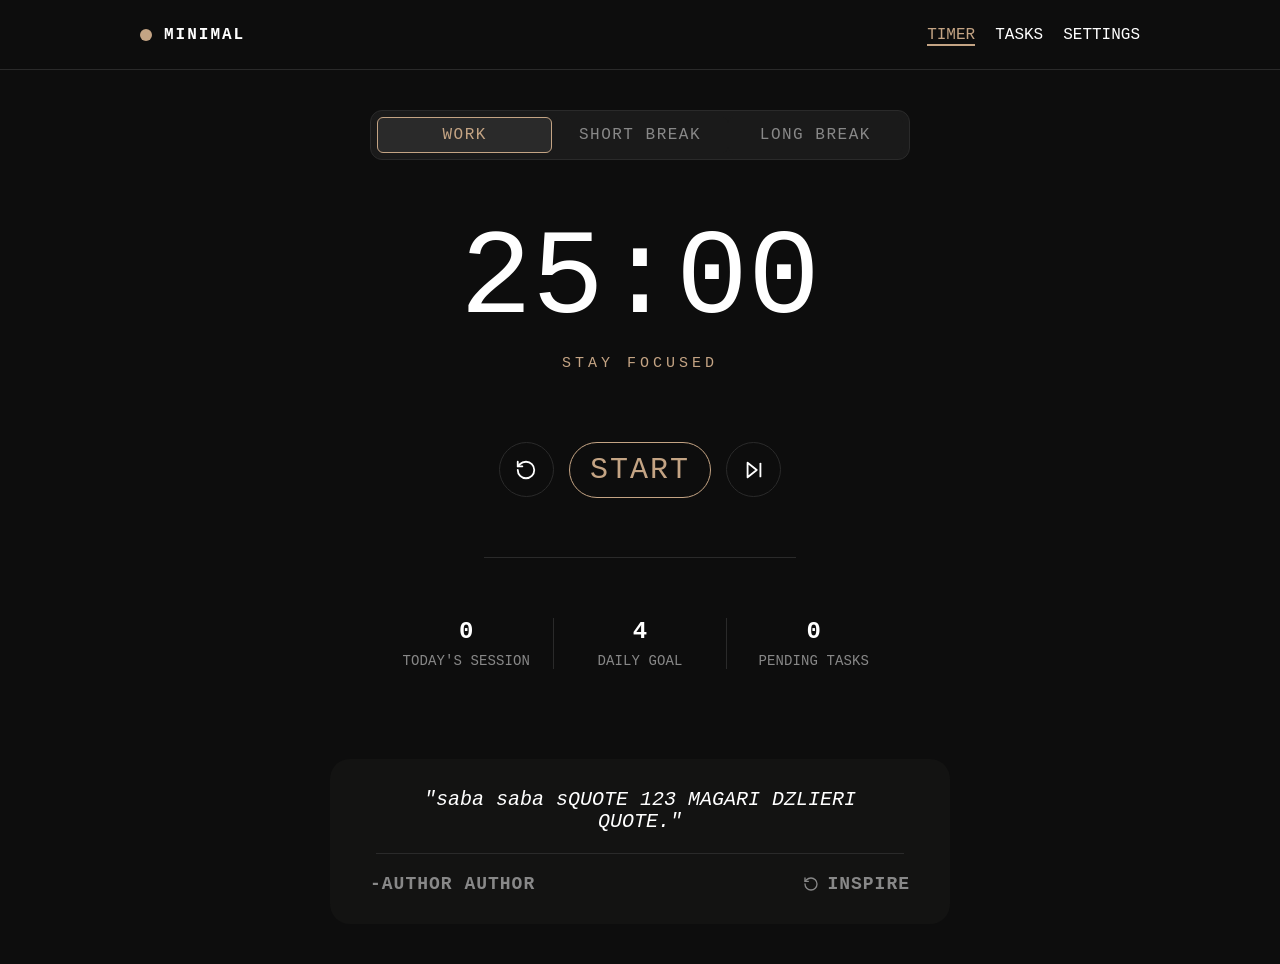
==== index.html @ 54af4798 "finishing main section markup with timer and quote sections." ====
<!DOCTYPE html>
<html lang="en">
<head>
    <meta charset="UTF-8">
    <meta name="viewport" content="width=device-width, initial-scale=1.0, maximum-scale=5.0">
    <title>MINIMAL.</title>
    <link rel="stylesheet" href="src/css/global.css">
    <link rel="stylesheet" href="src/css/header.css">
    <link rel="stylesheet" href="src/css/main.css">
</head>
<body>
  
  <!-- Header -->
  <header class="header">
    <div class="header-container">
        <a href="/" class="logo">
            <span class="logo-dot"></span>
            <span>MINIMAL</span>
        </a>
        <nav class="header-nav">
            <ul>
                <li><a href="index.html" class="active">TIMER</a></li>
                <li><a href="tasks.html">TASKS</a></li>
                <li><a href="settings.html">SETTINGS</a></li>
            </ul>
        </nav>
    </div>
  </header>

  <!-- BODY -->
  <main>
    <section class="timer-section">
      <!-- The clock and buttons -->
      
    <div class="clock-container">
       <div class="switch-btn active"><p>WORK</p></div>
       <div class="switch-btn"><p>SHORT BREAK</p></div>
       <div class="switch-btn"><p>LONG BREAK</p></div>
    </div>

        <div class="clock">
            <div class="time-container">
                <span id="minutes">25</span>:<span id="seconds">00</span>
            </div>
            <p id="focus-subtitle">STAY FOCUSED</p>
        </div>


    <div class="control-buttons">
        <button id="reset-btn" class="control-btn" aria-label="Reset Timer">
            <svg width="22" height="22" viewBox="0 0 24 24" fill="none" stroke="currentColor" stroke-width="2" stroke-linecap="round" stroke-linejoin="round">
            <path d="M3 12a9 9 0 1 0 9-9 9.75 9.75 0 0 0-6.74 2.74L3 8"/>
            <path d="M3 3v5h5"/>
        </svg>

        </button>
        <button id="tgl-start-stop-btn">START</button>
        <button id="skip-btn" class="control-btn">
            <svg width="22" height="22" viewBox="0 0 24 24" fill="none" stroke="currentColor" stroke-width="2" stroke-linecap="round" stroke-linejoin="round">
            <polygon points="5 4 15 12 5 20 5 4"/>
            <line x1="19" y1="5" x2="19" y2="19"/>
        </svg>
        </button>
    </div>

    <div class="stats-bar">
        <div class="stats-item">
            <span id="todays-Sessions" class="stats-item-number">0</span>
            <span class="stats-label">TODAY'S SESSION</span>
        </div>
        <div class="stats-item" id="middle-item-lines">
            <span id="daily-Goal" class="stats-item-number">4</span>
            <span class="stats-label">DAILY GOAL</span>
        </div>
        <div class="stats-item">
            <span id="pending-tasks" class="stats-item-number">0</span>
            <span class="stats-label">PENDING TASKS</span>
        </div>
    </div>

    </section>

    <div class="quote-section">
        <div class="quote-text-container">
            <p id="quote-text">"saba saba sQUOTE 123 MAGARI DZLIERI QUOTE."</p>
        </div>

        <div class="author-inspire-container">
            <p id="quote-author">-AUTHOR AUTHOR</p>
            
            <button id="inspire-quote-btn" class="inspire-btn">
             <svg width="16" height="16" viewBox="0 0 24 24" fill="none" stroke="currentColor" stroke-width="2" stroke-linecap="round" stroke-linejoin="round">
               <path d="M3 12a9 9 0 1 0 9-9 9.75 9.75 0 0 0-6.74 2.74L3 8"/>
            <path d="M3 3v5h5"/>
           </svg>
            <span>INSPIRE</span>
        </button>
        </div>
    </div>
    </main>

  <!-- FOOTER -->
  <footer>
  </footer>

</body>
</html>
---- src/css/global.css ----
/* src/css/global.css */

:root {
    /* Defining css variables */
    --bg-primary: #0d0d0d;
    --bg-surface: #1a1a1a;
    --text-primary: #ffffff;
    --text-secondary: #888888;
    --accent-color: #c4a484; 
    --border-color: #2a2a2a;


    --font-mono: 'JetBrains Mono', 'Courier New', monospace;
    --font-sans: -apple-system, BlinkMacSystemFont, 'Segoe UI', Roboto, Helvetica, Arial, sans-serif;
}

*, *::before, *::after {
    box-sizing: border-box;
    margin: 0;
    padding: 0;
}

body {
    background-color: var(--bg-primary);
    color: var(--text-primary);
    font-family: var(--font-mono);
    min-height: 100vh;
    display: flex;
    flex-direction: column;
}

a {
    text-decoration: none;
    color: inherit;
}

ul {
    list-style: none;
}
---- src/css/header.css ----
.header {
    display: flex;
    justify-content: space-between;
    align-items: center;
    padding: 20px 40px;
    height: 70px;
    border-bottom: 1px solid var(--border-color);
}


.header-container {
    display: flex;
    justify-content: space-between;
    align-items: center;
    width: 1000px;
    margin: 0 auto;
}

.logo {
    display: flex;
    align-items: center;
    font-weight: 700;
    font-size: 16px;
    letter-spacing: 2px;
}

.logo-dot {
    /* creating a little box with border radius */
    width: 12px;
    height: 12px;
    background-color: var(--accent-color);
    border-radius: 50%;
    margin-right: 12px;
}


.header-nav ul {
    display: flex;
    gap: 20px;
}

.main-nav a {
    color: var(--text-secondary);
    font-size: 0.9rem;
    letter-spacing: 10px;
    padding-bottom: 10px; 
    transition: color 0.2s ease;
}

.header-nav a:hover {
    color: var(--text-primary);
}

.header-nav a.active {
    color: var(--accent-color);
    border-bottom: 2px solid var(--accent-color);
}

@media (max-width: 768px) {
    .header{
    font-size: 10ppx;
    }
    .logo p {
        font-size: 12px;
    }
}
---- src/css/main.css ----
main {
    display: flex;
    flex-direction: column;
    align-items: center;
}

.timer-section{
    display: flex;
    flex-direction: column;
    align-items: center;

    margin-top: 40px;
    width: 100%;
}


/* Timer-Break section */

.clock-container {
    display: flex;
    flex-direction: row;
    align-items: center;
    justify-content: space-between;

    background-color: var(--bg-surface);
    border: 1px solid var(--border-color);
    border-radius: 12px;

    width: 100%;
    max-width: 540px;
    margin-bottom: 60px;

    padding: 6px;
}

.switch-btn{
    flex: 1;
    font-family: var(--font-mono);
    font-weight: 500;
    font-size: 16px;
    letter-spacing: 1.5px;

    background-color: var(--bg-surface);
    color: var(--text-secondary);
    border: 1px solid transparent;
    border-radius: 6px;
    padding: 8px 0; 

    cursor: pointer;
    transition: all 0.2s ease-in-out;
    text-align: center
}

.switch-btn.active {
    background-color: var(--border-color);
    border: var(--accent-color) 1px solid;
    color: var(--accent-color);   
    text-align: center;
}




/* Actual CLOCK section */

.clock {
    display: flex;
    flex-direction: column;
    align-items: center;
    margin-bottom: 60px;
}

.time-container {
    font-size: 120px;
    font-weight: 100; /* Ultra-thin look */
    line-height: 1;
    color: var(--text-primary);
}

#focus-subtitle {
    font-family: var(--font-mono);
    font-weight: 500;
    font-size: 15px;
    letter-spacing: 4px;
    color: var(--accent-color);
    margin-top: 15px;
    text-transform: uppercase;
}


/* Controller buttons section  RESTART--START-STOP---NEXT */

.control-buttons {
    display: flex;
    justify-content: center;
    align-items: center;

    margin-bottom: 60px;
    padding-bottom: 50px;
    border-bottom: 1px solid var(--border-color);
}

.control-btn {
    display: flex;
    align-items: center;
    justify-content: center;
    width: 55px;
    height: 55px;
    
    background-color: transparent;
    border: 1px solid var(--border-color);
    border-radius: 50%;
    color: var(--text-primary);
    font-family: var(--font-mono);

    margin: 10px 15px;
    cursor: pointer;

    transition: background-color 0.3s, transform 0.3s;
}

#tgl-start-stop-btn{
    background-color: var(--bg-primary);
    color: var(--accent-color);

    font-family: var(--font-mono);
    font-size: 30px;
    letter-spacing: 2px;

    border: 1px solid var(--accent-color);
    border-radius: 40px;
    cursor: pointer;
    padding: 10px 20px;

    transition: background-color 0.3s, transform 0.3s;
}


/* STATS section*/

.stats-bar {
    display: flex;
    justify-content: space-between;
    margin-bottom: 100px;

    width: 520px;
    margin: 0 auto 90px auto;

    font-family: var(--font-mono);
    letter-spacing: 0.1px;
}

.stats-item {
    flex: 1;
    display: flex;
    flex-direction: column;
    align-items: center;
}
.stats-label {
    font-size: 14px;
    margin-top: 8px;
    color: var(--text-secondary);
}

#middle-item-lines {
    border-right: 1px solid var(--border-color);
    border-left: 1px solid var(--border-color);
}

.stats-item-number {
    font-size: 24px;
    font-weight: bold;
}


/* QUOTE section */

.quote-section {
    background-color: #131312;
    width: 100%;
    max-width: 620px;
    margin: 0 auto 40px auto;
    border-radius: 20px;

    padding: 30px 10px;
    
    display: flex;
    flex-direction: column;
    align-items: center;
    justify-content: center;
}  

.quote-text-container {
    width: 88%;
    display: flex;
    flex-direction: column;
    justify-content: space-between;
    
    
    border-bottom: 1px solid var(--border-color);
    padding-bottom: 20px;
    text-align: center;

    max-height: 400px; 
    overflow-y: auto;  
}

#quote-text {
    font-family: var(--font-mono);
    font-style: italic;
    font-size: 20px;
    line-height: 1.1;
    font-weight: 200;
}

.author-inspire-container {
    font-size: 19px;
    width: 90%;
    display: flex;
    justify-content: space-between;
    margin-top: 20px;
}


.inspire-container {
    display: flex;

    justify-content: center;
    text-align: center;
    align-items: center;
}

#quote-author {
    font-family: var(--font-mono);
    font-size: 18px;
    font-weight: 600;
    letter-spacing: 1px;
    color: var(--text-secondary);
}

.inspire-btn {
    display: flex;
    align-items: center;
    gap: 8px;

    background: transparent;
    border: none;
    cursor: pointer;

    font-family: var(--font-mono);
    font-size: 18px;
    font-weight: 600;
    letter-spacing: 1px;
    color: var(--text-secondary);

    transition: color 0.2s ease, transform 0.1s ease;
}





/* Hover-s*/ 

.control-btn:hover {
    border-color: var(--text-primary);
    background-color: var(--accent-color);
    color: var(--bg-primary);
}

#tgl-start-stop-btn:hover {
    background-color: var(--accent-color);
    color: var(--bg-primary);
}

#tgl-start-stop-btn:active {
    transform: scale(0.97); 
}

.inspire-btn:hover {
    color: var(--accent-color);
}


/* Responsive media queries */

@media (max-width: 768px) {
    .clock-container {    
        padding: 6px;
        border-radius: 10px;
    }

    .switch-btn p{
        font-size: 14px;
        padding: 4px 0;
        letter-spacing: 1px;
    }

    .stats-bar {
        width: 390px;
        margin: 0 auto 90px auto;
    }

    .stats-item-number {
        font-size: 20px;
    }

    .stats-label {
        font-size: 12px;
    }
}
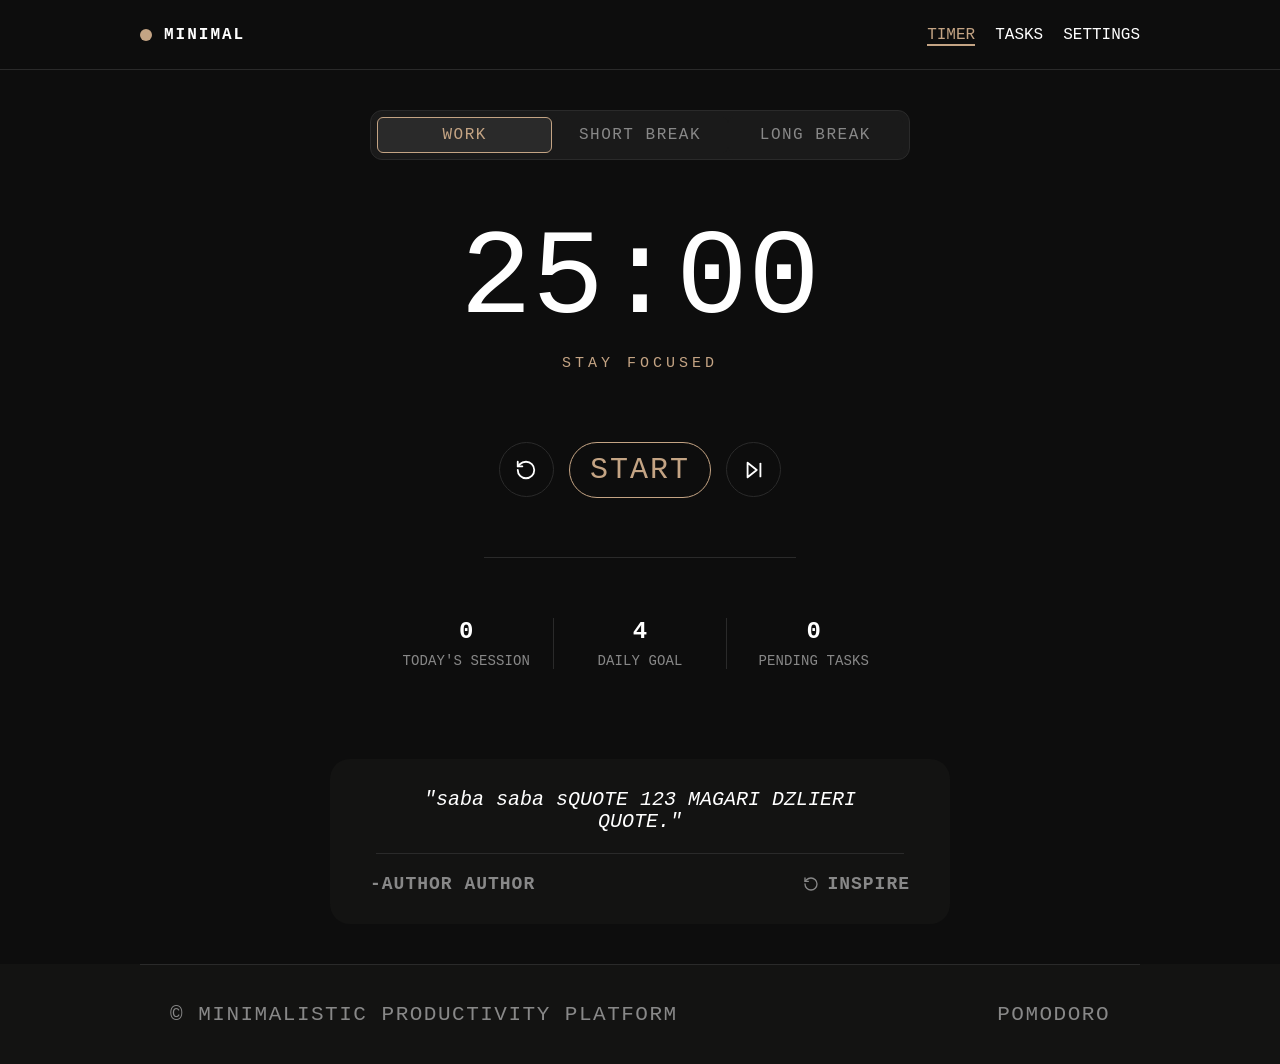
==== commit e43d62d3: "added footer section" ====
--- a/index.html
+++ b/index.html
@@ -7,6 +7,7 @@
     <link rel="stylesheet" href="src/css/global.css">
     <link rel="stylesheet" href="src/css/header.css">
     <link rel="stylesheet" href="src/css/main.css">
+    <link rel="stylesheet" href="src/css/footer.css">
 </head>
 <body>
   
@@ -101,6 +102,10 @@
 
   <!-- FOOTER -->
   <footer>
+    <div class="footer-container">
+        <p>© MINIMALISTIC PRODUCTIVITY PLATFORM</p>
+        <p>POMODORO</p>
+    </div>
   </footer>
 
 </body>
--- a/src/css/footer.css
+++ b/src/css/footer.css
@@ -0,0 +1,38 @@
+footer {
+    background-color: #131312;
+}
+
+.footer-container {
+    max-width: 1000px;
+    margin: 0 auto;
+
+    display: flex;
+    justify-content: space-between;
+    align-items: center;
+    padding: 20px 30px;
+    height: 100px;
+    color: var(--text-secondary);
+    letter-spacing: 1.5px;
+    border-top: 1px solid var(--border-color);
+    font-size: 21px;
+}
+
+@media (max-width: 768px) {
+    .footer-container {
+        padding: 10px 10px;
+        font-size: 19px;
+    }
+}
+
+@media (max-width: 650px) {
+    .footer-container {
+        display: flex;
+        flex-direction: column;
+        justify-content: center;
+        align-items: center;
+    }
+
+    .footer-container p {
+        margin: 5px 0;
+    }
+}
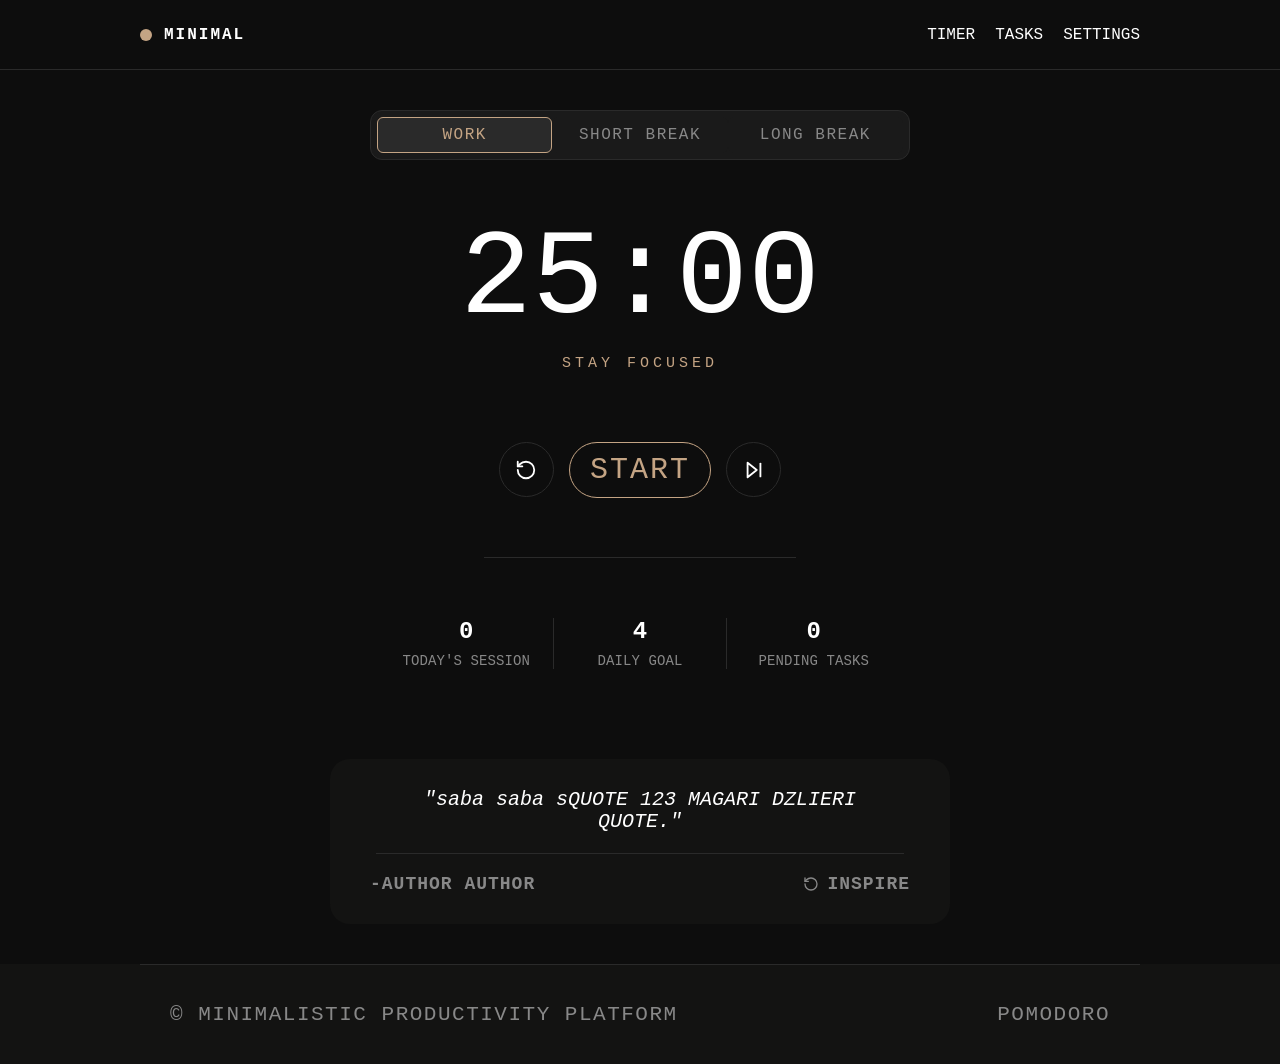
==== commit dc01d94b: "Linked JS files and modified links" ====
--- a/index.html
+++ b/index.html
@@ -20,9 +20,9 @@
         </a>
         <nav class="header-nav">
             <ul>
-                <li><a href="index.html" class="active">TIMER</a></li>
-                <li><a href="tasks.html">TASKS</a></li>
-                <li><a href="settings.html">SETTINGS</a></li>
+                <li><a href="/index.html">TIMER</a></li>
+                <li><a href="/tasks.html">TASKS</a></li>
+                <li><a href="/settings.html">SETTINGS</a></li>
             </ul>
         </nav>
     </div>
@@ -108,5 +108,6 @@
     </div>
   </footer>
 
+   <script type="module" src="/src/js/pomodoro.js"></script>
 </body>
 </html>
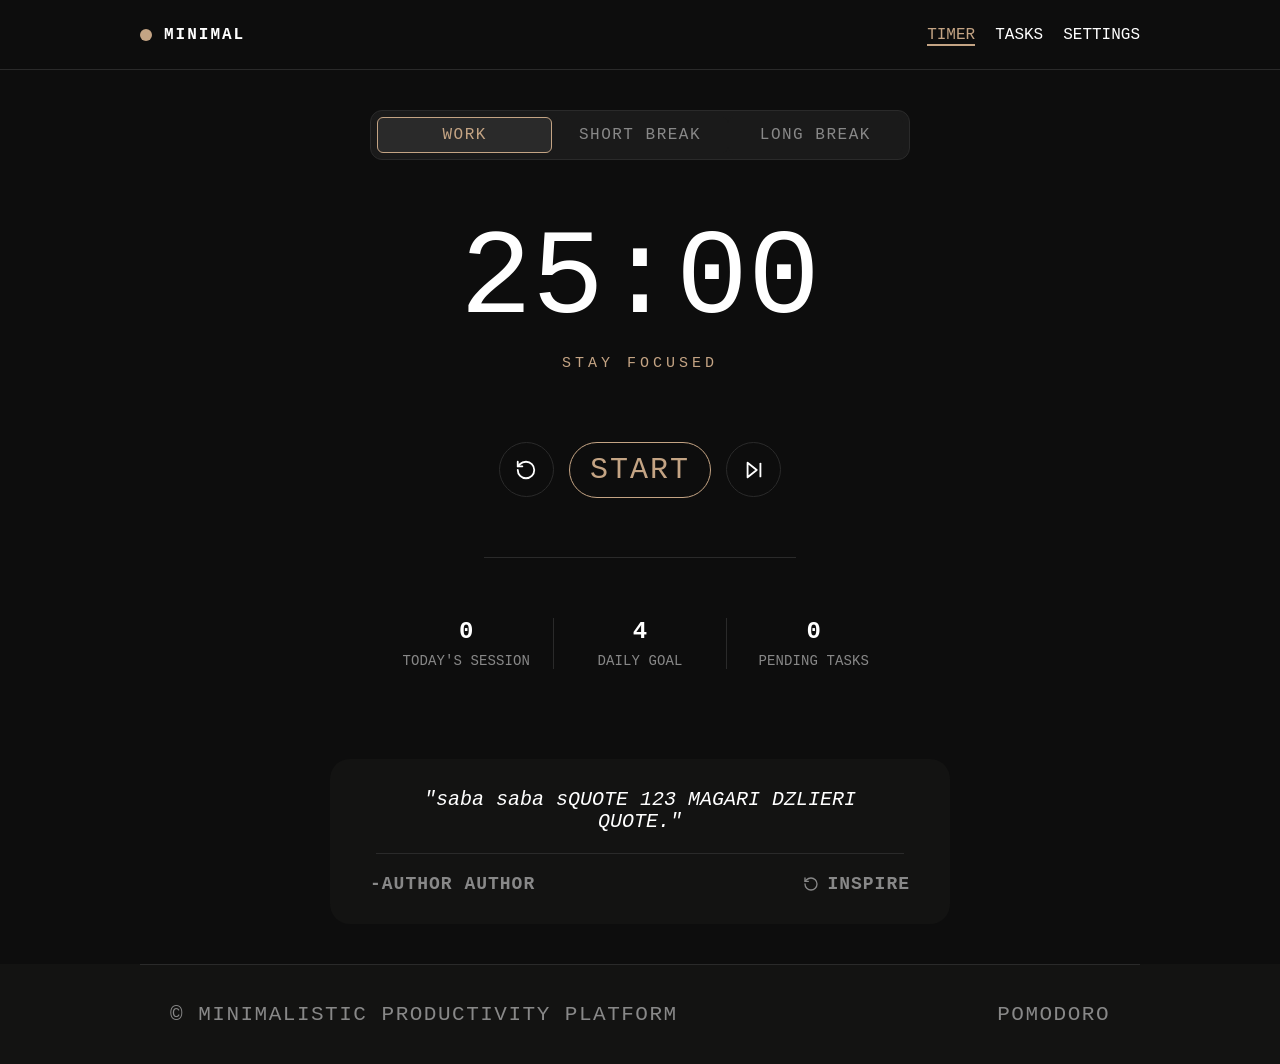
==== commit cb4521a6: "adding default html page link using href to the header logo button" ====
--- a/index.html
+++ b/index.html
@@ -14,13 +14,13 @@
   <!-- Header -->
   <header class="header">
     <div class="header-container">
-        <a href="/" class="logo">
+        <a href="/index.html" class="logo">
             <span class="logo-dot"></span>
             <span>MINIMAL</span>
         </a>
         <nav class="header-nav">
             <ul>
-                <li><a href="/index.html">TIMER</a></li>
+                <li><a class="active" href="/index.html">TIMER</a></li>
                 <li><a href="/tasks.html">TASKS</a></li>
                 <li><a href="/settings.html">SETTINGS</a></li>
             </ul>
--- a/src/css/global.css
+++ b/src/css/global.css
@@ -1,7 +1,6 @@
 /* src/css/global.css */
 
 :root {
-    /* Defining css variables */
     --bg-primary: #0d0d0d;
     --bg-surface: #1a1a1a;
     --text-primary: #ffffff;
@@ -27,6 +26,7 @@
     min-height: 100vh;
     display: flex;
     flex-direction: column;
+    flex: 1 0 auto; /* Pushes footer to bottom */
 }
 
 a {
--- a/src/css/header.css
+++ b/src/css/header.css
@@ -6,7 +6,6 @@
     height: 70px;
     border-bottom: 1px solid var(--border-color);
 }
-
 
 .header-container {
     display: flex;
@@ -51,7 +50,7 @@
     color: var(--text-primary);
 }
 
-.header-nav a.active {
+.active {
     color: var(--accent-color);
     border-bottom: 2px solid var(--accent-color);
 }
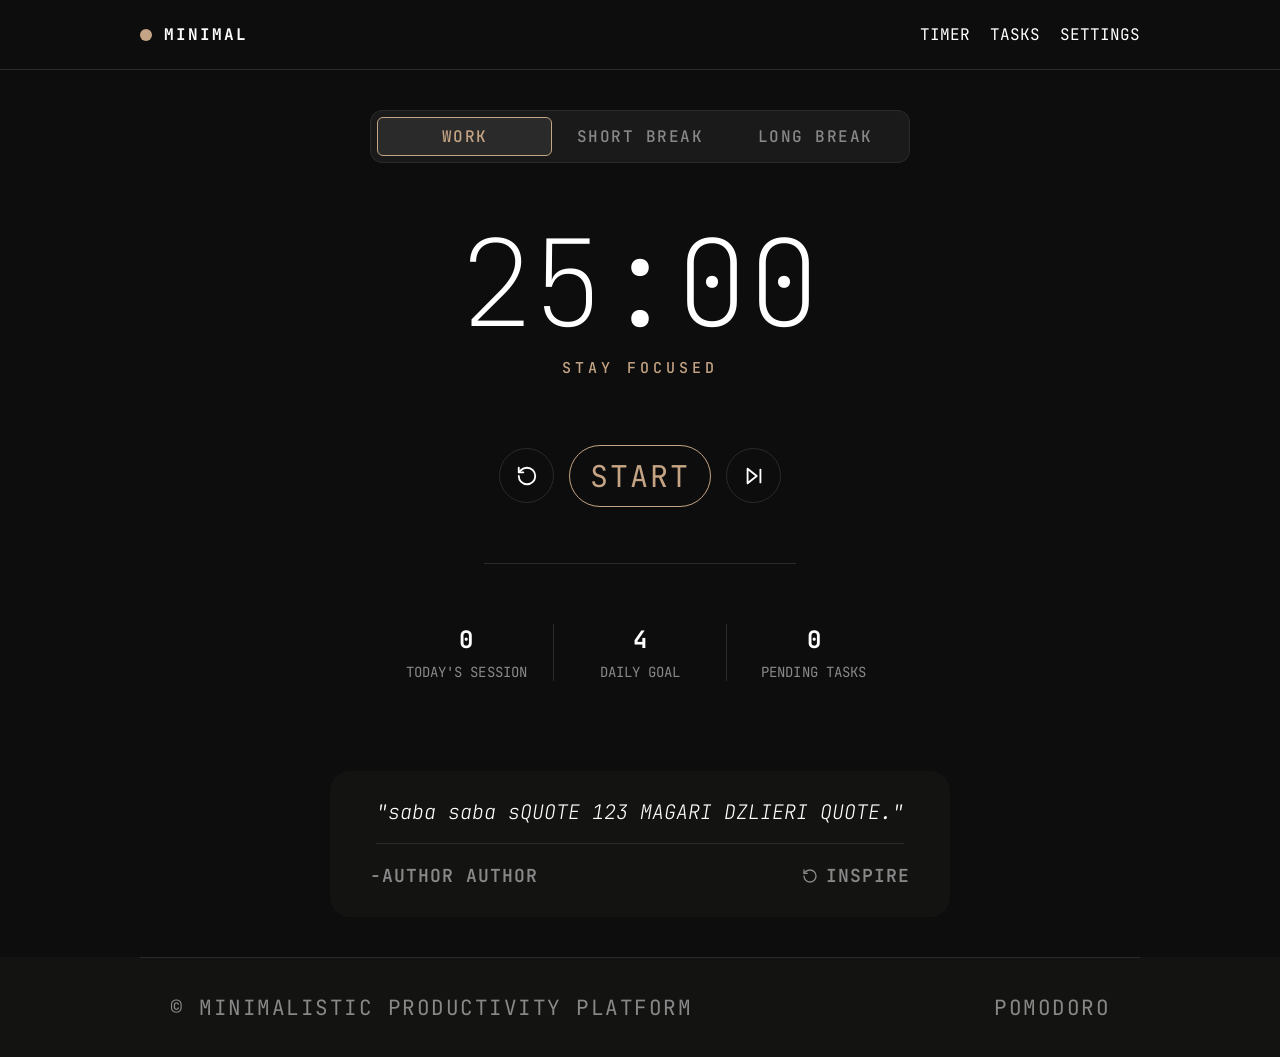
==== commit 00fda784: "updating header links and changing active class CSS to clock container item" ====
--- a/index.html
+++ b/index.html
@@ -8,6 +8,11 @@
     <link rel="stylesheet" href="src/css/header.css">
     <link rel="stylesheet" href="src/css/main.css">
     <link rel="stylesheet" href="src/css/footer.css">
+
+
+    <link rel="preconnect" href="https://fonts.googleapis.com">
+    <link rel="preconnect" href="https://fonts.gstatic.com" crossorigin>
+    <link href="https://fonts.googleapis.com/css2?family=JetBrains+Mono:wght@400;700&display=swap" rel="stylesheet">
 </head>
 <body>
   
@@ -20,9 +25,9 @@
         </a>
         <nav class="header-nav">
             <ul>
-                <li><a class="active" href="/index.html">TIMER</a></li>
-                <li><a href="/tasks.html">TASKS</a></li>
-                <li><a href="/settings.html">SETTINGS</a></li>
+                <li><a href="index.html">TIMER</a></li>
+                <li><a href="tasks.html">TASKS</a></li>
+                <li><a href="settings.html">SETTINGS</a></li>
             </ul>
         </nav>
     </div>
@@ -34,7 +39,7 @@
       <!-- The clock and buttons -->
       
     <div class="clock-container">
-       <div class="switch-btn active"><p>WORK</p></div>
+       <div class="switch-btn activeClock"><p>WORK</p></div>
        <div class="switch-btn"><p>SHORT BREAK</p></div>
        <div class="switch-btn"><p>LONG BREAK</p></div>
     </div>
--- a/src/css/main.css
+++ b/src/css/main.css
@@ -51,7 +51,7 @@
     text-align: center
 }
 
-.switch-btn.active {
+.activeClock{
     background-color: var(--border-color);
     border: var(--accent-color) 1px solid;
     color: var(--accent-color);   
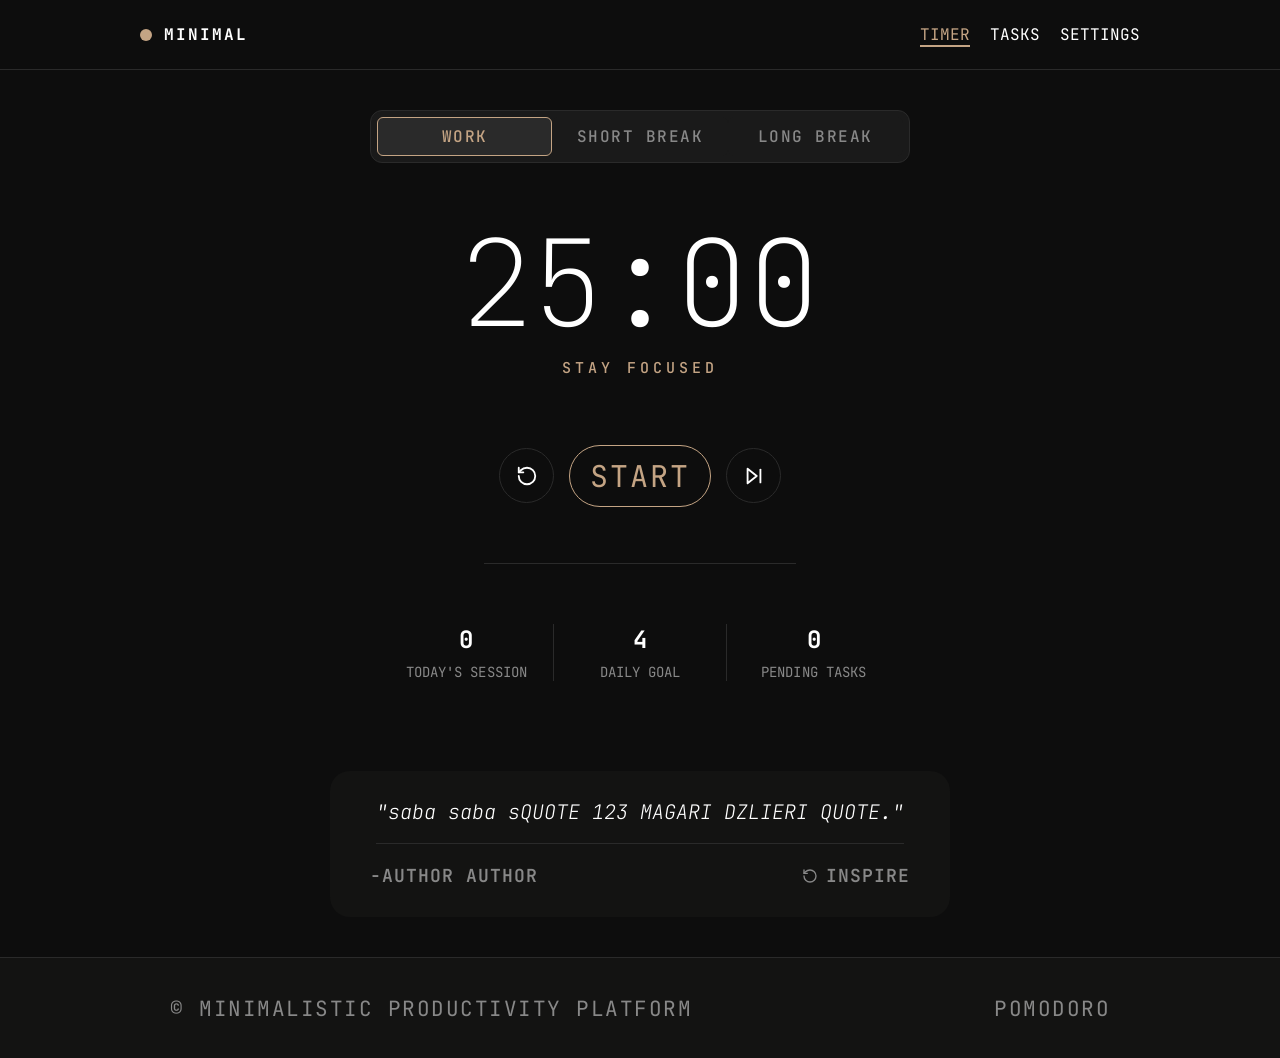
==== commit b383927f: "linking js files" ====
--- a/index.html
+++ b/index.html
@@ -113,6 +113,6 @@
     </div>
   </footer>
 
-   <script type="module" src="/src/js/pomodoro.js"></script>
+   <script type="module" src="src/js/pomodoro.js"></script>
 </body>
 </html>
--- a/src/css/main.css
+++ b/src/css/main.css
@@ -2,6 +2,7 @@
     display: flex;
     flex-direction: column;
     align-items: center;
+    flex: 1 0 auto;
 }
 
 .timer-section{
@@ -57,8 +58,6 @@
     color: var(--accent-color);   
     text-align: center;
 }
-
-
 
 
 /* Actual CLOCK section */
@@ -221,10 +220,8 @@
     margin-top: 20px;
 }
 
-
 .inspire-container {
     display: flex;
-
     justify-content: center;
     text-align: center;
     align-items: center;
@@ -256,12 +253,7 @@
     transition: color 0.2s ease, transform 0.1s ease;
 }
 
-
-
-
-
 /* Hover-s*/ 
-
 .control-btn:hover {
     border-color: var(--text-primary);
     background-color: var(--accent-color);
@@ -282,7 +274,7 @@
 }
 
 
-/* Responsive media queries */
+/* Responsive media*/
 
 @media (max-width: 768px) {
     .clock-container {    
--- a/src/css/footer.css
+++ b/src/css/footer.css
@@ -1,5 +1,6 @@
 footer {
     background-color: #131312;
+    border-top: 1px solid var(--border-color);
 }
 
 .footer-container {
@@ -13,7 +14,6 @@
     height: 100px;
     color: var(--text-secondary);
     letter-spacing: 1.5px;
-    border-top: 1px solid var(--border-color);
     font-size: 21px;
 }
 
@@ -32,6 +32,11 @@
         align-items: center;
     }
 
+    .footer-container {
+        padding: 8px 8px;
+        font-size: 15px;
+    }
+
     .footer-container p {
         margin: 5px 0;
     }
